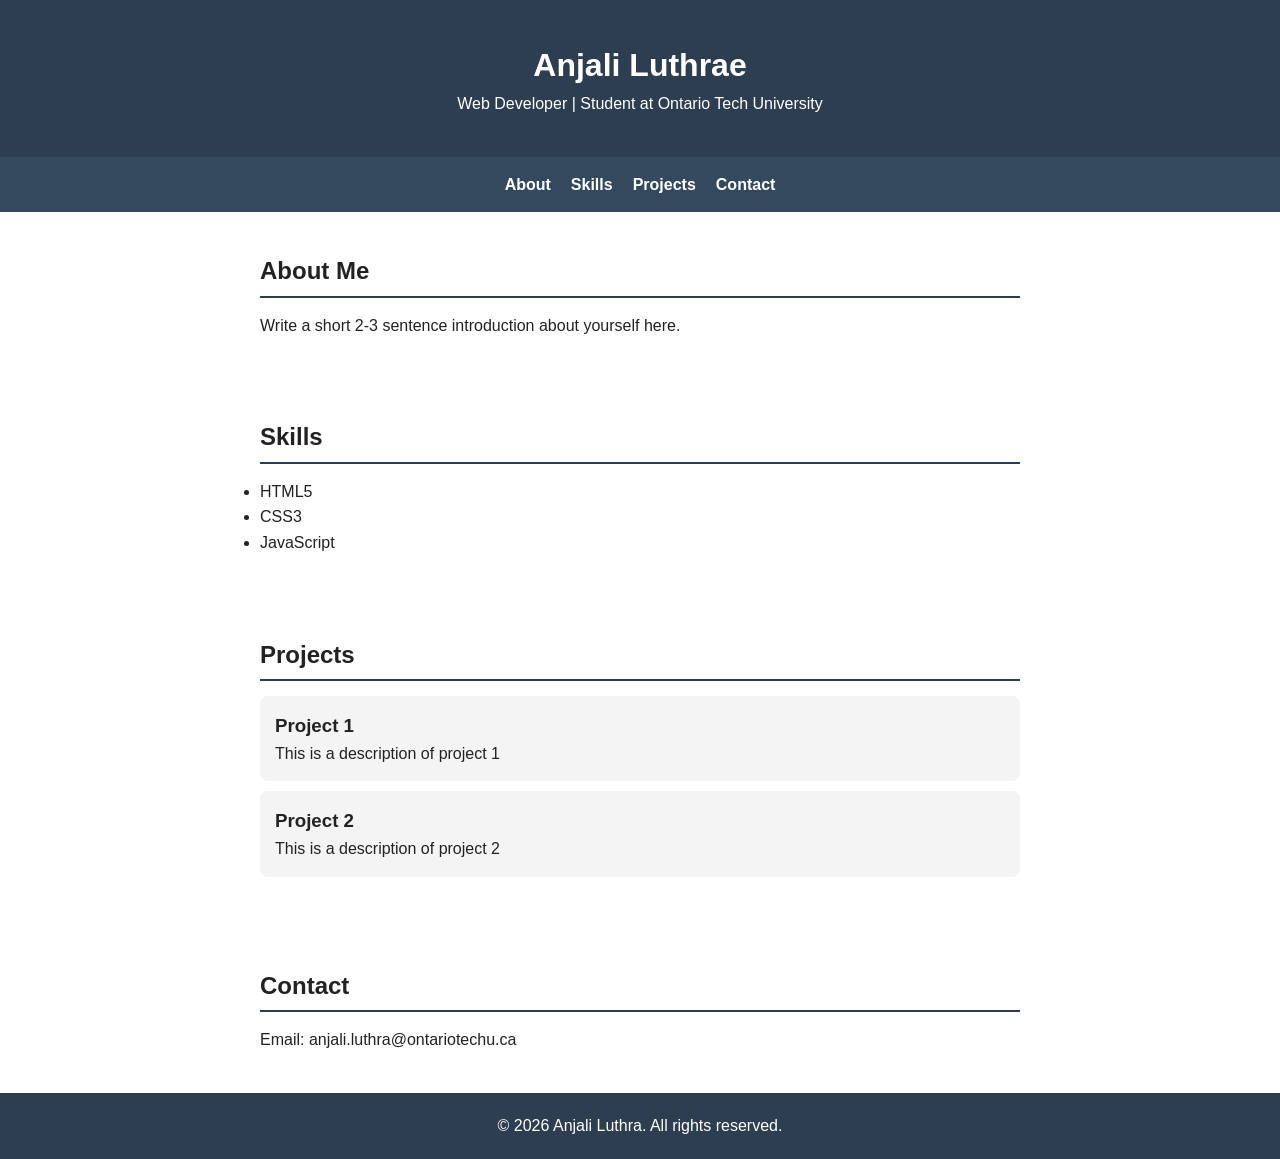
==== index.html @ e4b70d82 "Test Lab 3" ====
<!DOCTYPE html>
<html lang="en">
<head>
  <meta charset="UTF-8">
  <title>Anjali's Portfolio</title>
  <link rel="stylesheet" href="style.css">
</head>
<body>

  <header>
    <h1>Anjali Luthrae</h1>
    <p>Web Developer | Student at Ontario Tech University</p>
  </header>

  <nav>
    <a href="#about">About</a>
    <a href="#skills">Skills</a>
    <a href="#projects">Projects</a>
    <a href="#contact">Contact</a>
  </nav>

  <section id="about">
    <h2>About Me</h2>
    <p>Write a short 2-3 sentence introduction about yourself here.</p>
  </section>

  <section id="skills">
    <h2>Skills</h2>
    <ul>
      <li>HTML5</li>
      <li>CSS3</li>
      <li>JavaScript</li>
    </ul>
  </section>

  <section id="projects">
    <h2>Projects</h2>
    <div class="project-card">
      <h3>Project 1</h3>
      <p>This is a description of project 1</p>
    </div>
    <div class="project-card">
      <h3>Project 2</h3>
      <p>This is a description of project 2</p>
    </div>
  </section>

  <section id="contact">
    <h2>Contact</h2>
    <p>Email: anjali.luthra@ontariotechu.ca</p>
  </section>

  <footer>
    <p>&copy; 2026 Anjali Luthra. All rights reserved.</p>
  </footer>

</body>
</html>
---- style.css ----
* {
  margin: 0;
  padding: 0;
  box-sizing: border-box;
}

body {
  font-family: Arial, sans-serif;
  line-height: 1.6;
  color: #222;
}

header {
  background-color: #2c3e50;
  color: white;
  text-align: center;
  padding: 40px 20px;
}

nav {
  display: flex;
  justify-content: center;
  gap: 20px;
  background-color: #34495e;
  padding: 15px;
}

nav a {
  color: white;
  text-decoration: none;
  font-weight: bold;
}

nav a:hover {
  text-decoration: underline;
}

section {
  padding: 40px 20px;
  max-width: 800px;
  margin: 0 auto;
}

h2 {
  border-bottom: 2px solid #2c3e50;
  padding-bottom: 5px;
  margin-bottom: 15px;
}

.project-card {
  background-color: #f4f4f4;
  padding: 15px;
  border-radius: 8px;
  margin-bottom: 10px;
}

footer {
  text-align: center;
  padding: 20px;
  background-color: #2c3e50;
  color: white;
}
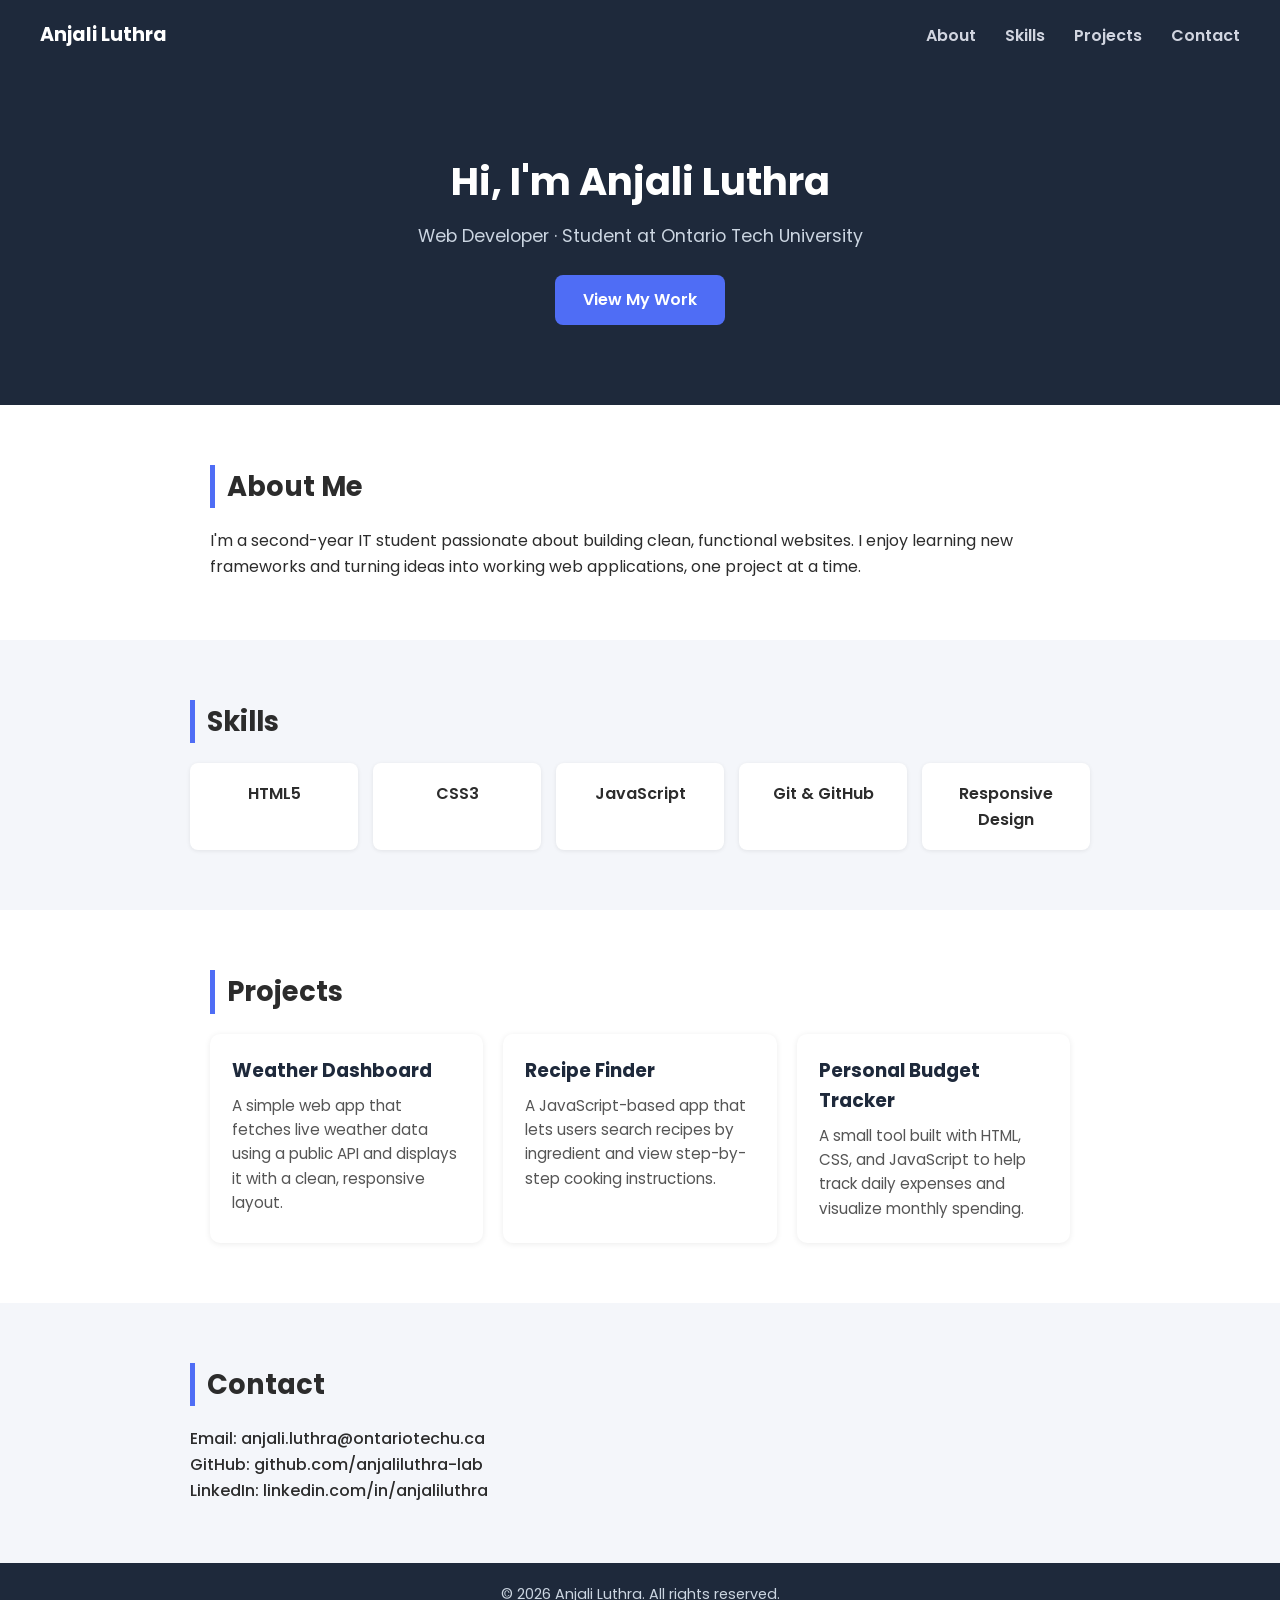
==== commit c8062917: "Test Lab 3-2" ====
--- a/index.html
+++ b/index.html
@@ -2,52 +2,69 @@
 <html lang="en">
 <head>
   <meta charset="UTF-8">
-  <title>Anjali's Portfolio</title>
+  <meta name="viewport" content="width=device-width, initial-scale=1.0">
+  <title>Anjali Luthra | Portfolio</title>
+  <link rel="preconnect" href="https://fonts.googleapis.com">
+  <link href="https://fonts.googleapis.com/css2?family=Poppins:wght@400;600;700&display=swap" rel="stylesheet">
   <link rel="stylesheet" href="style.css">
 </head>
 <body>
 
-  <header>
-    <h1>Anjali Luthrae</h1>
-    <p>Web Developer | Student at Ontario Tech University</p>
+  <nav class="navbar">
+    <div class="logo">Anjali Luthra</div>
+    <div class="nav-links">
+      <a href="#about">About</a>
+      <a href="#skills">Skills</a>
+      <a href="#projects">Projects</a>
+      <a href="#contact">Contact</a>
+    </div>
+  </nav>
+
+  <header class="hero">
+    <h1>Hi, I'm Anjali Luthra</h1>
+    <p>Web Developer &middot; Student at Ontario Tech University</p>
+    <a href="#projects" class="btn">View My Work</a>
   </header>
 
-  <nav>
-    <a href="#about">About</a>
-    <a href="#skills">Skills</a>
-    <a href="#projects">Projects</a>
-    <a href="#contact">Contact</a>
-  </nav>
-
-  <section id="about">
+  <section id="about" class="section">
     <h2>About Me</h2>
-    <p>Write a short 2-3 sentence introduction about yourself here.</p>
+    <p>I'm a second-year IT student passionate about building clean, functional websites. I enjoy learning new frameworks and turning ideas into working web applications, one project at a time.</p>
   </section>
 
-  <section id="skills">
+  <section id="skills" class="section alt-bg">
     <h2>Skills</h2>
-    <ul>
-      <li>HTML5</li>
-      <li>CSS3</li>
-      <li>JavaScript</li>
-    </ul>
-  </section>
-
-  <section id="projects">
-    <h2>Projects</h2>
-    <div class="project-card">
-      <h3>Project 1</h3>
-      <p>This is a description of project 1</p>
-    </div>
-    <div class="project-card">
-      <h3>Project 2</h3>
-      <p>This is a description of project 2</p>
+    <div class="skills-grid">
+      <div class="skill-card">HTML5</div>
+      <div class="skill-card">CSS3</div>
+      <div class="skill-card">JavaScript</div>
+      <div class="skill-card">Git &amp; GitHub</div>
+      <div class="skill-card">Responsive Design</div>
     </div>
   </section>
 
-  <section id="contact">
+  <section id="projects" class="section">
+    <h2>Projects</h2>
+    <div class="projects-grid">
+      <div class="project-card">
+        <h3>Weather Dashboard</h3>
+        <p>A simple web app that fetches live weather data using a public API and displays it with a clean, responsive layout.</p>
+      </div>
+      <div class="project-card">
+        <h3>Recipe Finder</h3>
+        <p>A JavaScript-based app that lets users search recipes by ingredient and view step-by-step cooking instructions.</p>
+      </div>
+      <div class="project-card">
+        <h3>Personal Budget Tracker</h3>
+        <p>A small tool built with HTML, CSS, and JavaScript to help track daily expenses and visualize monthly spending.</p>
+      </div>
+    </div>
+  </section>
+
+  <section id="contact" class="section alt-bg">
     <h2>Contact</h2>
     <p>Email: anjali.luthra@ontariotechu.ca</p>
+    <p>GitHub: github.com/anjaliluthra-lab</p>
+    <p>LinkedIn: linkedin.com/in/anjaliluthra</p>
   </section>
 
   <footer>
@@ -55,4 +72,4 @@
   </footer>
 
 </body>
-</html>
+</html>
--- a/style.css
+++ b/style.css
@@ -5,58 +5,156 @@
 }
 
 body {
-  font-family: Arial, sans-serif;
+  font-family: 'Poppins', Arial, sans-serif;
   line-height: 1.6;
-  color: #222;
+  color: #2c2c2c;
 }
 
-header {
-  background-color: #2c3e50;
+/* Navbar */
+.navbar {
+  display: flex;
+  justify-content: space-between;
+  align-items: center;
+  padding: 20px 40px;
+  background-color: #1e293b;
+}
+
+.navbar .logo {
+  color: white;
+  font-weight: 700;
+  font-size: 1.2rem;
+}
+
+.nav-links a {
+  color: #d1d5e0;
+  text-decoration: none;
+  margin-left: 25px;
+  font-weight: 600;
+}
+
+.nav-links a:hover {
+  color: #7f9cf5;
+}
+
+/* Hero */
+.hero {
+  background-color: #1e293b;
   color: white;
   text-align: center;
-  padding: 40px 20px;
+  padding: 80px 20px;
 }
 
-nav {
-  display: flex;
-  justify-content: center;
-  gap: 20px;
-  background-color: #34495e;
-  padding: 15px;
+.hero h1 {
+  font-size: 2.4rem;
+  margin-bottom: 10px;
 }
 
-nav a {
-  color: white;
-  text-decoration: none;
-  font-weight: bold;
+.hero p {
+  font-size: 1.1rem;
+  color: #cbd5e1;
+  margin-bottom: 25px;
 }
 
-nav a:hover {
-  text-decoration: underline;
+.btn {
+  display: inline-block;
+  background-color: #4f6df5;
+  color: white;
+  padding: 12px 28px;
+  border-radius: 8px;
+  text-decoration: none;
+  font-weight: 600;
 }
 
-section {
-  padding: 40px 20px;
-  max-width: 800px;
+.btn:hover {
+  background-color: #3d57d4;
+}
+
+/* Sections */
+.section {
+  padding: 60px 20px;
+  max-width: 900px;
   margin: 0 auto;
 }
 
-h2 {
-  border-bottom: 2px solid #2c3e50;
-  padding-bottom: 5px;
-  margin-bottom: 15px;
+.alt-bg {
+  background-color: #f4f6fa;
+  max-width: 100%;
+}
+
+.alt-bg > * {
+  max-width: 900px;
+  margin-left: auto;
+  margin-right: auto;
+}
+
+.section h2 {
+  font-size: 1.7rem;
+  margin-bottom: 20px;
+  border-left: 5px solid #4f6df5;
+  padding-left: 12px;
+}
+
+/* Skills */
+.skills-grid {
+  display: grid;
+  grid-template-columns: repeat(auto-fit, minmax(140px, 1fr));
+  gap: 15px;
+}
+
+.skill-card {
+  background-color: white;
+  border-radius: 8px;
+  padding: 18px;
+  text-align: center;
+  font-weight: 600;
+  box-shadow: 0 1px 4px rgba(0,0,0,0.08);
+}
+
+/* Projects */
+.projects-grid {
+  display: grid;
+  grid-template-columns: repeat(auto-fit, minmax(240px, 1fr));
+  gap: 20px;
 }
 
 .project-card {
-  background-color: #f4f4f4;
-  padding: 15px;
-  border-radius: 8px;
-  margin-bottom: 10px;
+  background-color: white;
+  border-radius: 10px;
+  padding: 22px;
+  box-shadow: 0 1px 6px rgba(0,0,0,0.08);
 }
 
+.project-card h3 {
+  margin-bottom: 8px;
+  color: #1e293b;
+}
+
+.project-card p {
+  color: #555;
+  font-size: 0.95rem;
+}
+
+/* Contact */
+#contact p {
+  font-weight: 500;
+}
+
+/* Footer */
 footer {
   text-align: center;
   padding: 20px;
-  background-color: #2c3e50;
-  color: white;
+  background-color: #1e293b;
+  color: #cbd5e1;
+  font-size: 0.9rem;
 }
+
+/* Responsive */
+@media (max-width: 600px) {
+  .navbar {
+    flex-direction: column;
+    gap: 10px;
+  }
+  .hero h1 {
+    font-size: 1.8rem;
+  }
+}
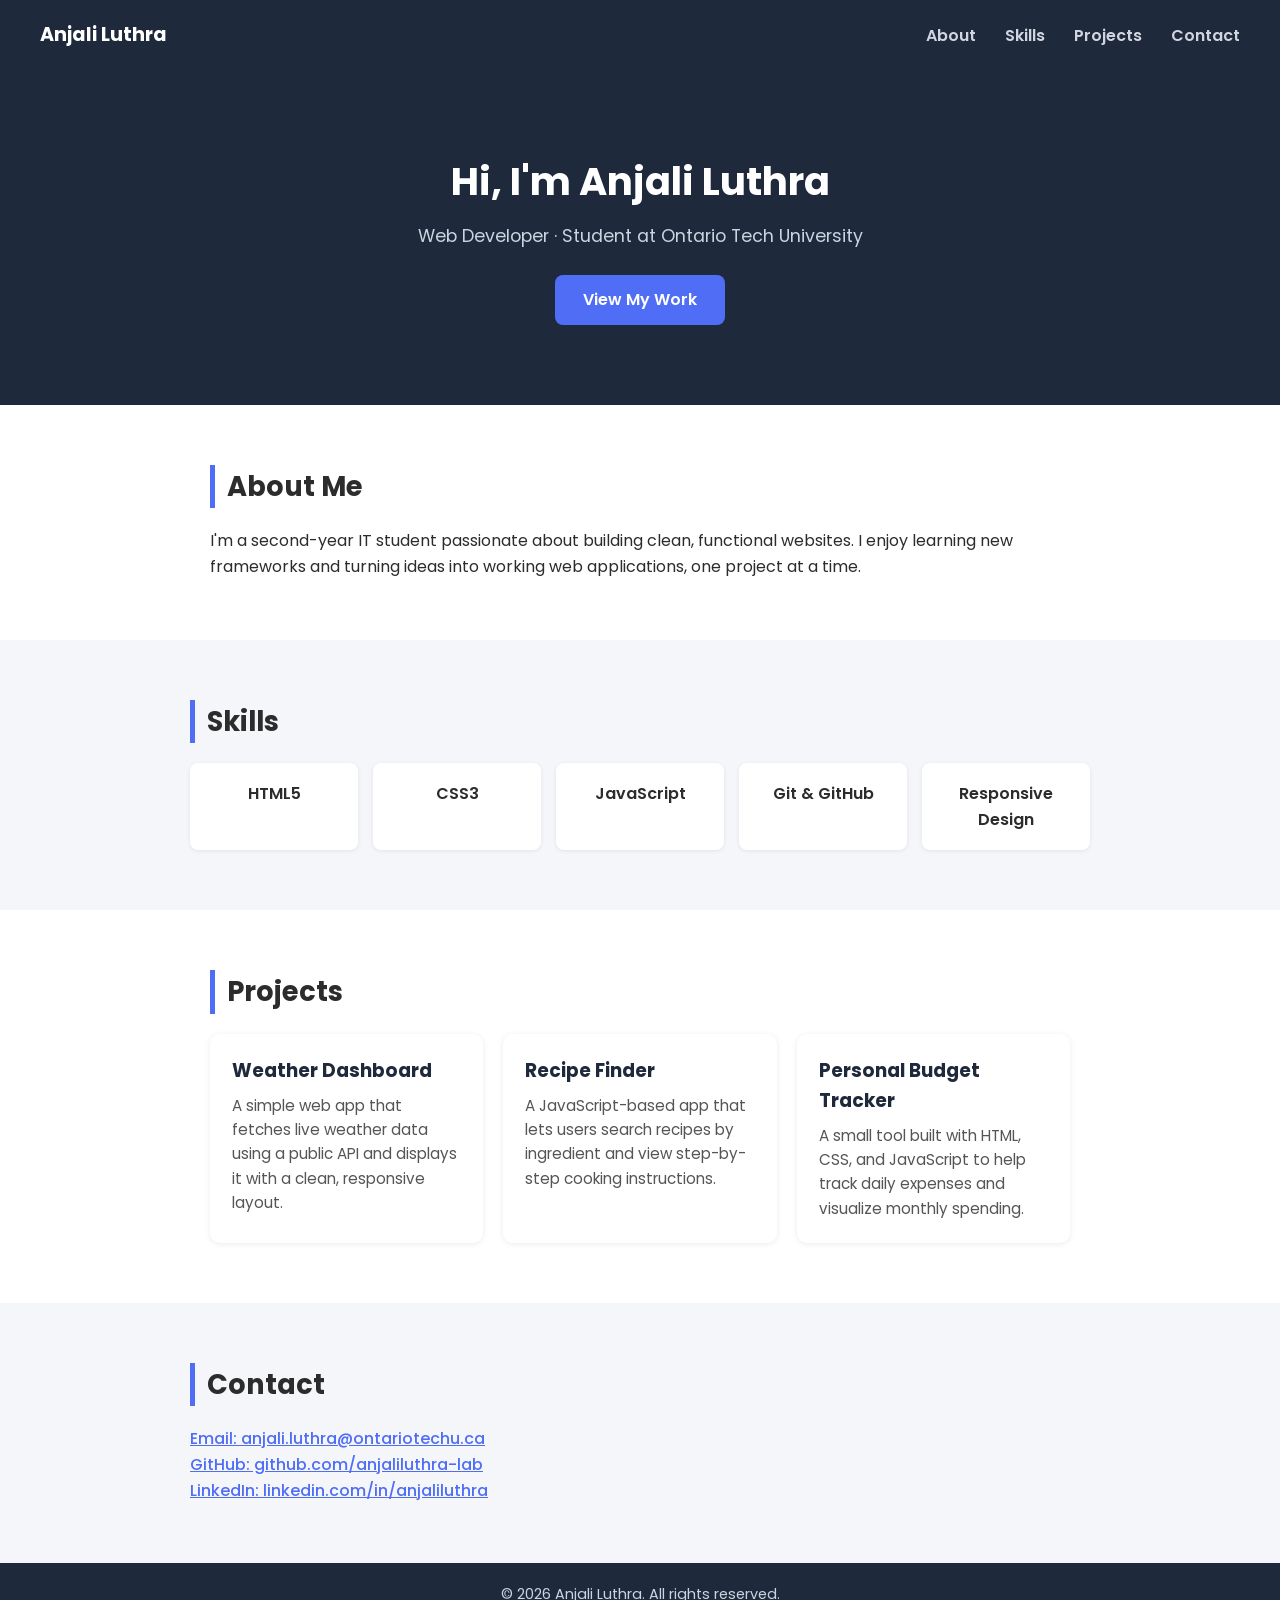
==== commit c5182226: "Test Lab 3-4" ====
--- a/index.html
+++ b/index.html
@@ -62,9 +62,9 @@
 
   <section id="contact" class="section alt-bg">
     <h2>Contact</h2>
-    <p>Email: anjali.luthra@ontariotechu.ca</p>
-    <p>GitHub: github.com/anjaliluthra-lab</p>
-    <p>LinkedIn: linkedin.com/in/anjaliluthra</p>
+    <p><a href="mailto:anjali.luthra@ontariotechu.ca">Email: anjali.luthra@ontariotechu.ca</a></p>
+    <p><a href="https://github.com/anjaliluthra-lab" target="_blank">GitHub: github.com/anjaliluthra-lab</a></p>
+    <p><a href="https://linkedin.com/in/anjaliluthra" target="_blank">LinkedIn: linkedin.com/in/anjaliluthra</a></p>
   </section>
 
   <footer>
--- a/style.css
+++ b/style.css
@@ -30,10 +30,14 @@
   text-decoration: none;
   margin-left: 25px;
   font-weight: 600;
+  padding-bottom: 4px;
+  border-bottom: 2px solid transparent;
+  transition: color 0.2s, border-color 0.2s;
 }
 
 .nav-links a:hover {
   color: #7f9cf5;
+  border-bottom: 2px solid #7f9cf5;
 }
 
 /* Hero */
@@ -139,6 +143,15 @@
   font-weight: 500;
 }
 
+#contact a {
+  color: #4f6df5;
+  text-decoration: underline;
+}
+
+#contact a:hover {
+  color: #3d57d4;
+}
+
 /* Footer */
 footer {
   text-align: center;
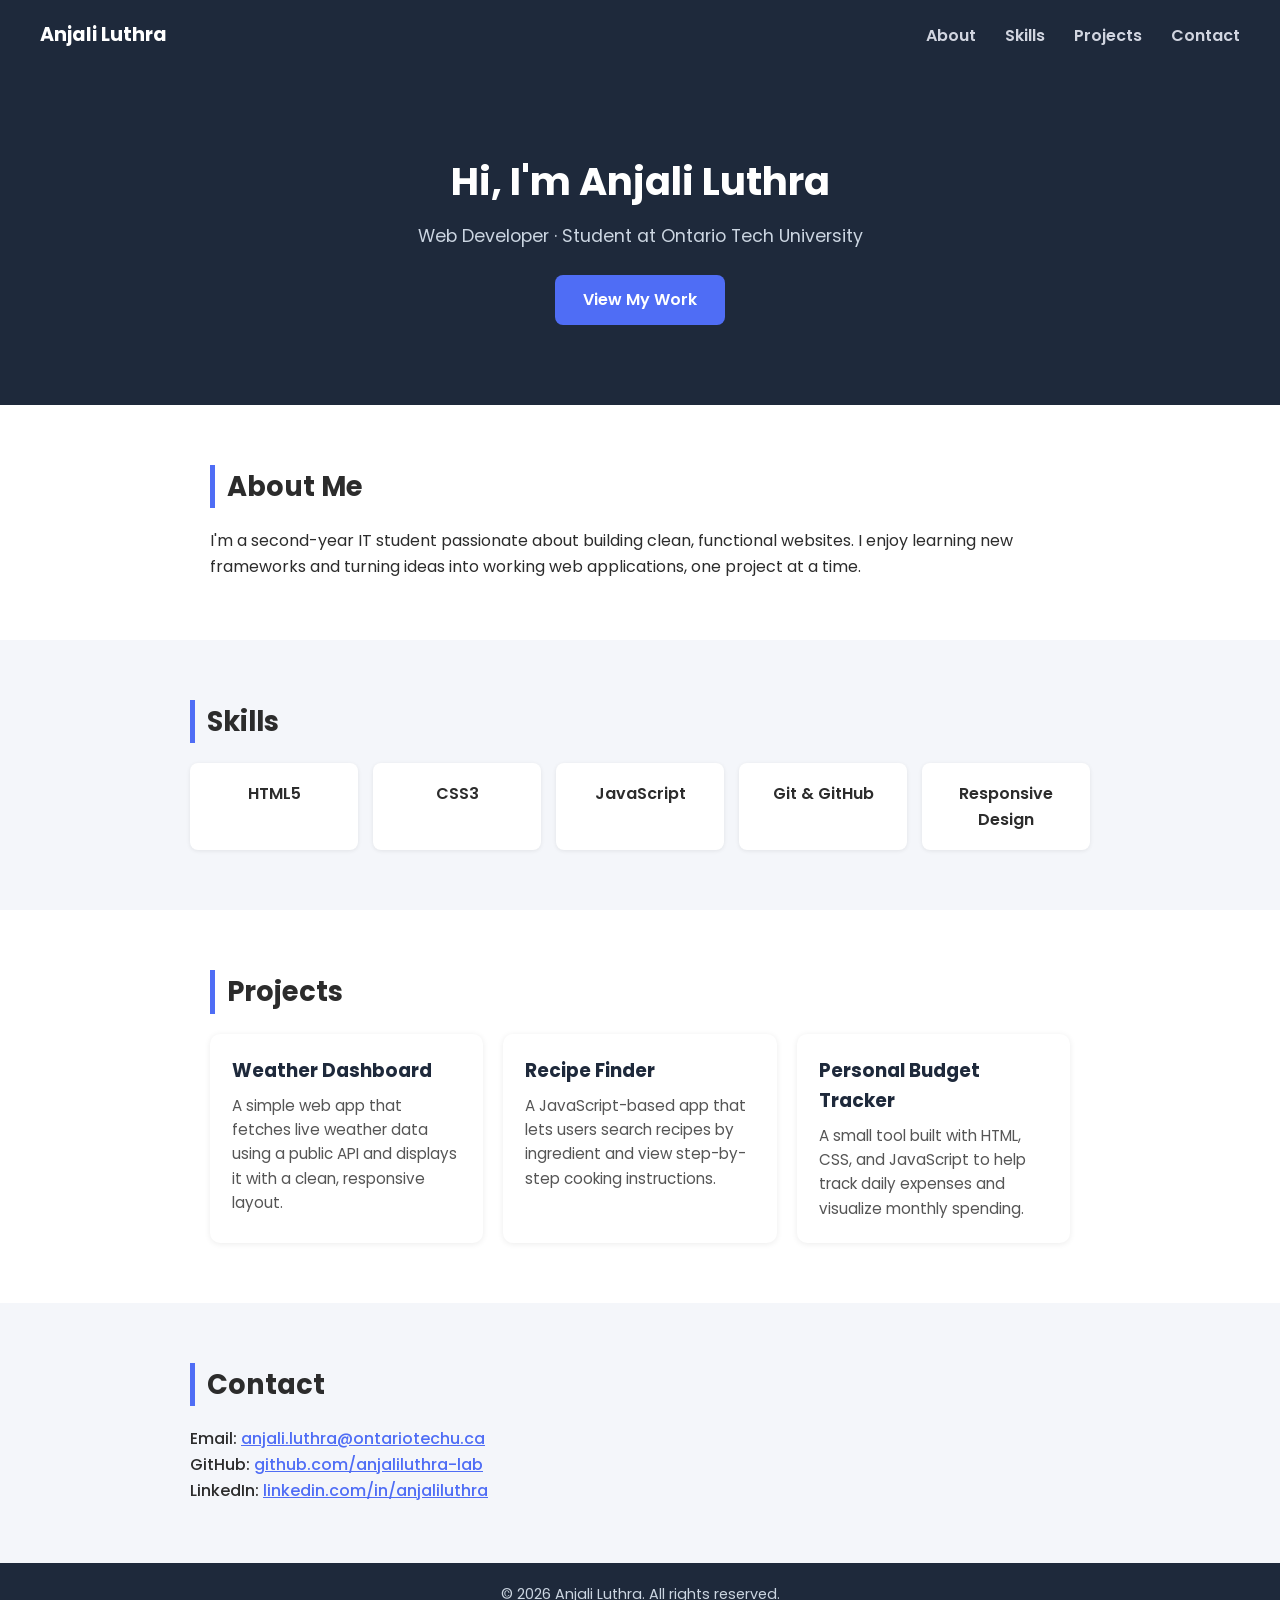
==== commit 1d12464d: "Test Lab 3-5" ====
--- a/index.html
+++ b/index.html
@@ -23,7 +23,7 @@
   <header class="hero">
     <h1>Hi, I'm Anjali Luthra</h1>
     <p>Web Developer &middot; Student at Ontario Tech University</p>
-    <a href="#projects" class="btn">View My Work</a>
+    <a href="https://github.com/anjaliluthra-lab" target="_blank" class="btn">View My Work</a>
   </header>
 
   <section id="about" class="section">
@@ -62,9 +62,9 @@
 
   <section id="contact" class="section alt-bg">
     <h2>Contact</h2>
-    <p><a href="mailto:anjali.luthra@ontariotechu.ca">Email: anjali.luthra@ontariotechu.ca</a></p>
-    <p><a href="https://github.com/anjaliluthra-lab" target="_blank">GitHub: github.com/anjaliluthra-lab</a></p>
-    <p><a href="https://linkedin.com/in/anjaliluthra" target="_blank">LinkedIn: linkedin.com/in/anjaliluthra</a></p>
+    <p>Email: <a href="mailto:anjali.luthra@ontariotechu.ca">anjali.luthra@ontariotechu.ca</a></p>
+    <p>GitHub: <a href="https://github.com/anjaliluthra-lab" target="_blank">github.com/anjaliluthra-lab</a></p>
+    <p>LinkedIn: <a href="https://linkedin.com/in/anjaliluthra" target="_blank">linkedin.com/in/anjaliluthra</a></p>
   </section>
 
   <footer>
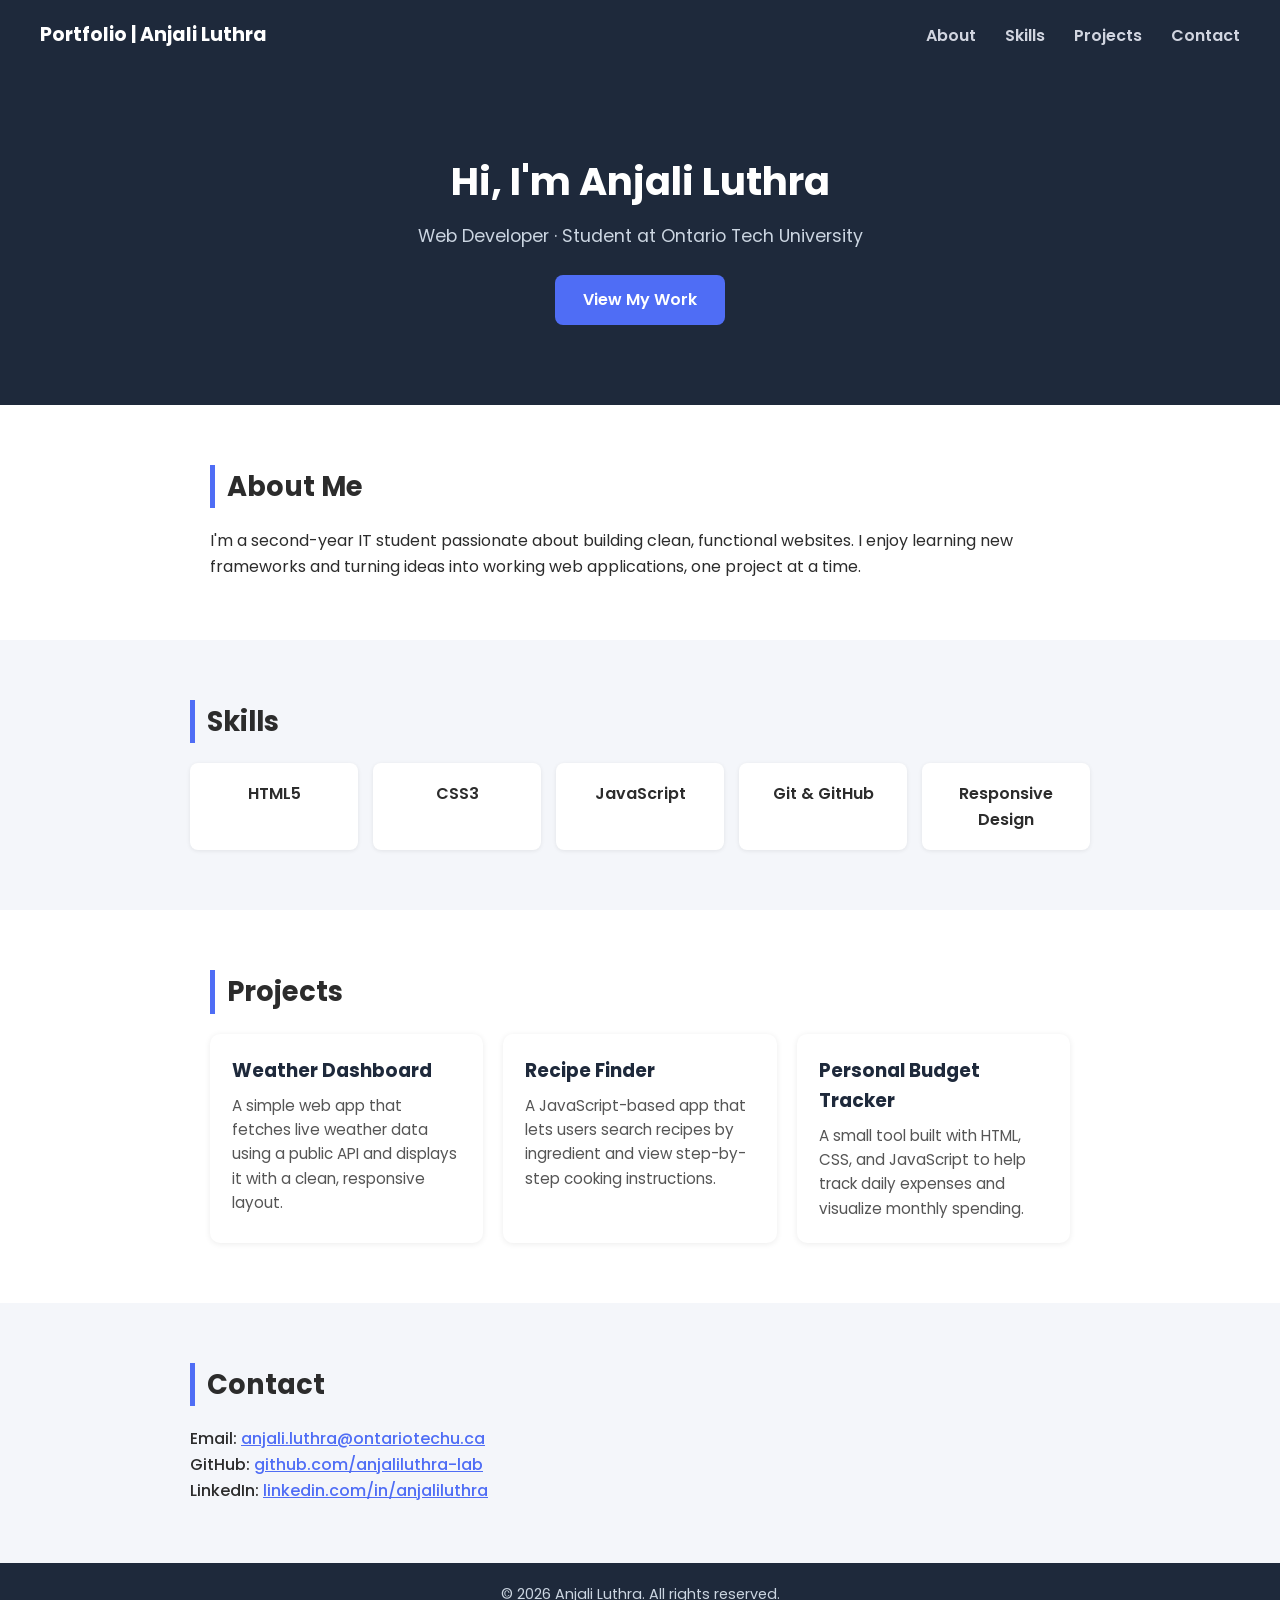
==== commit 5f8e9389: "Test Lab 3-6" ====
--- a/index.html
+++ b/index.html
@@ -11,7 +11,7 @@
 <body>
 
   <nav class="navbar">
-    <div class="logo">Anjali Luthra</div>
+    <div class="logo">Portfolio | Anjali Luthra</div>
     <div class="nav-links">
       <a href="#about">About</a>
       <a href="#skills">Skills</a>
